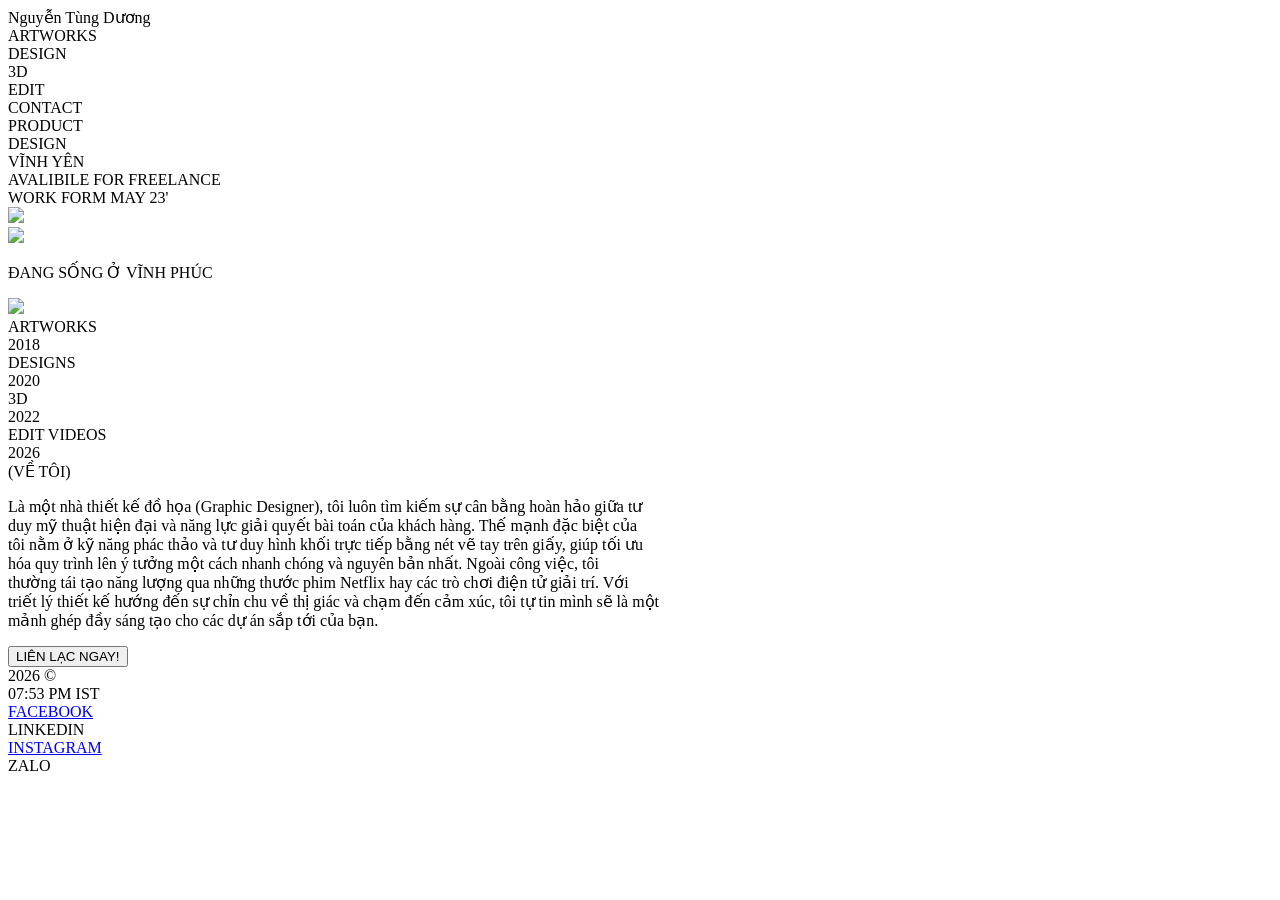
==== index.html @ c6dde78d "Create index.html" ====
<!DOCTYPE html>
<html>
<head>
<meta name="viewport" content="width=device-width, initial-scale=1"/>
<meta charset="utf-8" />
<link rel="stylesheet" href="globals.css">
<link rel="stylesheet" href="style.css">
</head>
<body>
<div class="home" ><div class="link" ><div class="nguyn-tng-dng" ><div class="text-wrapper" >Nguyễn Tùng Dương</div></div></div>
<div class="div-wrapper" ><div class="div" >ARTWORKS</div></div>
<div class="link-2" ><div class="text-wrapper-2" >DESIGN</div></div>
<div class="link-3" ><div class="text-wrapper-3" >3D</div></div>
<div class="link-4" ><div class="text-wrapper-4" >EDIT</div></div>
<div class="link-5" ><div class="text-wrapper-5" >CONTACT</div></div>
<div class="container" ><div class="text-wrapper-6" >PRODUCT</div></div>
<div class="container-2" ><div class="text-wrapper-7" >DESIGN</div></div>
<div class="container-3" ><div class="text-wrapper-8" >VĨNH YÊN</div></div>
<div class="container-4" ><div class="text-wrapper-9" >AVALIBILE FOR FREELANCE</div></div>
<div class="WORK-FORM-MAY-wrapper" ><div class="WORK-FORM-MAY" >WORK FORM MAY 23&#39;</div></div>
<div class="background" ><div class="icon" ><img class="vector" src="img/vector-2.svg" /></div></div>
<div class="icon-wrapper" ><div class="icon" ><img class="vector" src="img/image.svg" /></div></div>
<div class="link-6" ><p class="p" >ĐANG SỐNG Ở VĨNH PHÚC</p>
<div class="vector-wrapper" ><img class="img" src="img/vector.svg" /></div>
<div class="horizontal-divider" ></div></div>
<div class="frame-artwork" ><div class="text-wrapper-10" >ARTWORKS</div>
<div class="heading" >2018</div></div>
<div class="frame-thiet-ke" ><div class="link-7" ><div class="text-wrapper-11" >DESIGNS</div>
<div class="heading-2" >2020</div></div></div>
<div class="frame" ><div class="link-8" ><div class="text-wrapper-12" >3D</div>
<div class="heading-3" >2022</div></div></div>
<div class="frame-edit" ><div class="link-9" ><div class="text-wrapper-13" >EDIT VIDEOS</div>
<div class="heading-4" >2026</div></div></div>
<div class="ve-toi" ><div class="bo-goc" ></div>
<div class="text-wrapper-14" >(VỀ TÔI)</div>
<div class="element-png" ></div>
<p class="l-m-t-nh-thi-t-k-h-a" >Là một nhà thiết kế đồ họa (Graphic Designer), tôi luôn tìm kiếm sự cân bằng hoàn hảo giữa tư<br/>duy mỹ thuật hiện đại và năng lực giải quyết bài toán của khách hàng. Thế mạnh đặc biệt của<br/>tôi nằm ở kỹ năng phác thảo và tư duy hình khối trực tiếp bằng nét vẽ tay trên giấy, giúp tối ưu<br/>hóa quy trình lên ý tưởng một cách nhanh chóng và nguyên bản nhất. Ngoài công việc, tôi<br/>thường tái tạo năng lượng qua những thước phim Netflix hay các trò chơi điện tử giải trí. Với<br/>triết lý thiết kế hướng đến sự chỉn chu về thị giác và chạm đến cảm xúc, tôi tự tin mình sẽ là một<br/>mảnh ghép đầy sáng tạo cho các dự án sắp tới của bạn.</p>
<button class="button" ><div class="text-wrapper-15" >LIÊN LẠC NGAY!</div></button></div>
<div class="text-wrapper-16" >2026 ©</div>
<div class="text-wrapper-17" >07:53 PM IST</div>
<a href="https://www.facebook.com/jeeperrule" target="_blank" rel="noopener noreferrer"><div class="link-FACEBOOK" >FACEBOOK</div></a>
<div class="link-LINKEDIN" >LINKEDIN</div>
<a href="https://www.instagram.com/tungduong2626/" target="_blank" rel="noopener noreferrer"><div class="link-INSTAGRAM" >INSTAGRAM</div></a>
<div class="link-10" ><div class="text-wrapper-18" >ZALO</div></div>
<div class="background-2" ></div>
<div class="rectangle" ></div>
<div class="rectangle-2" ></div></div>
</body>
</html>
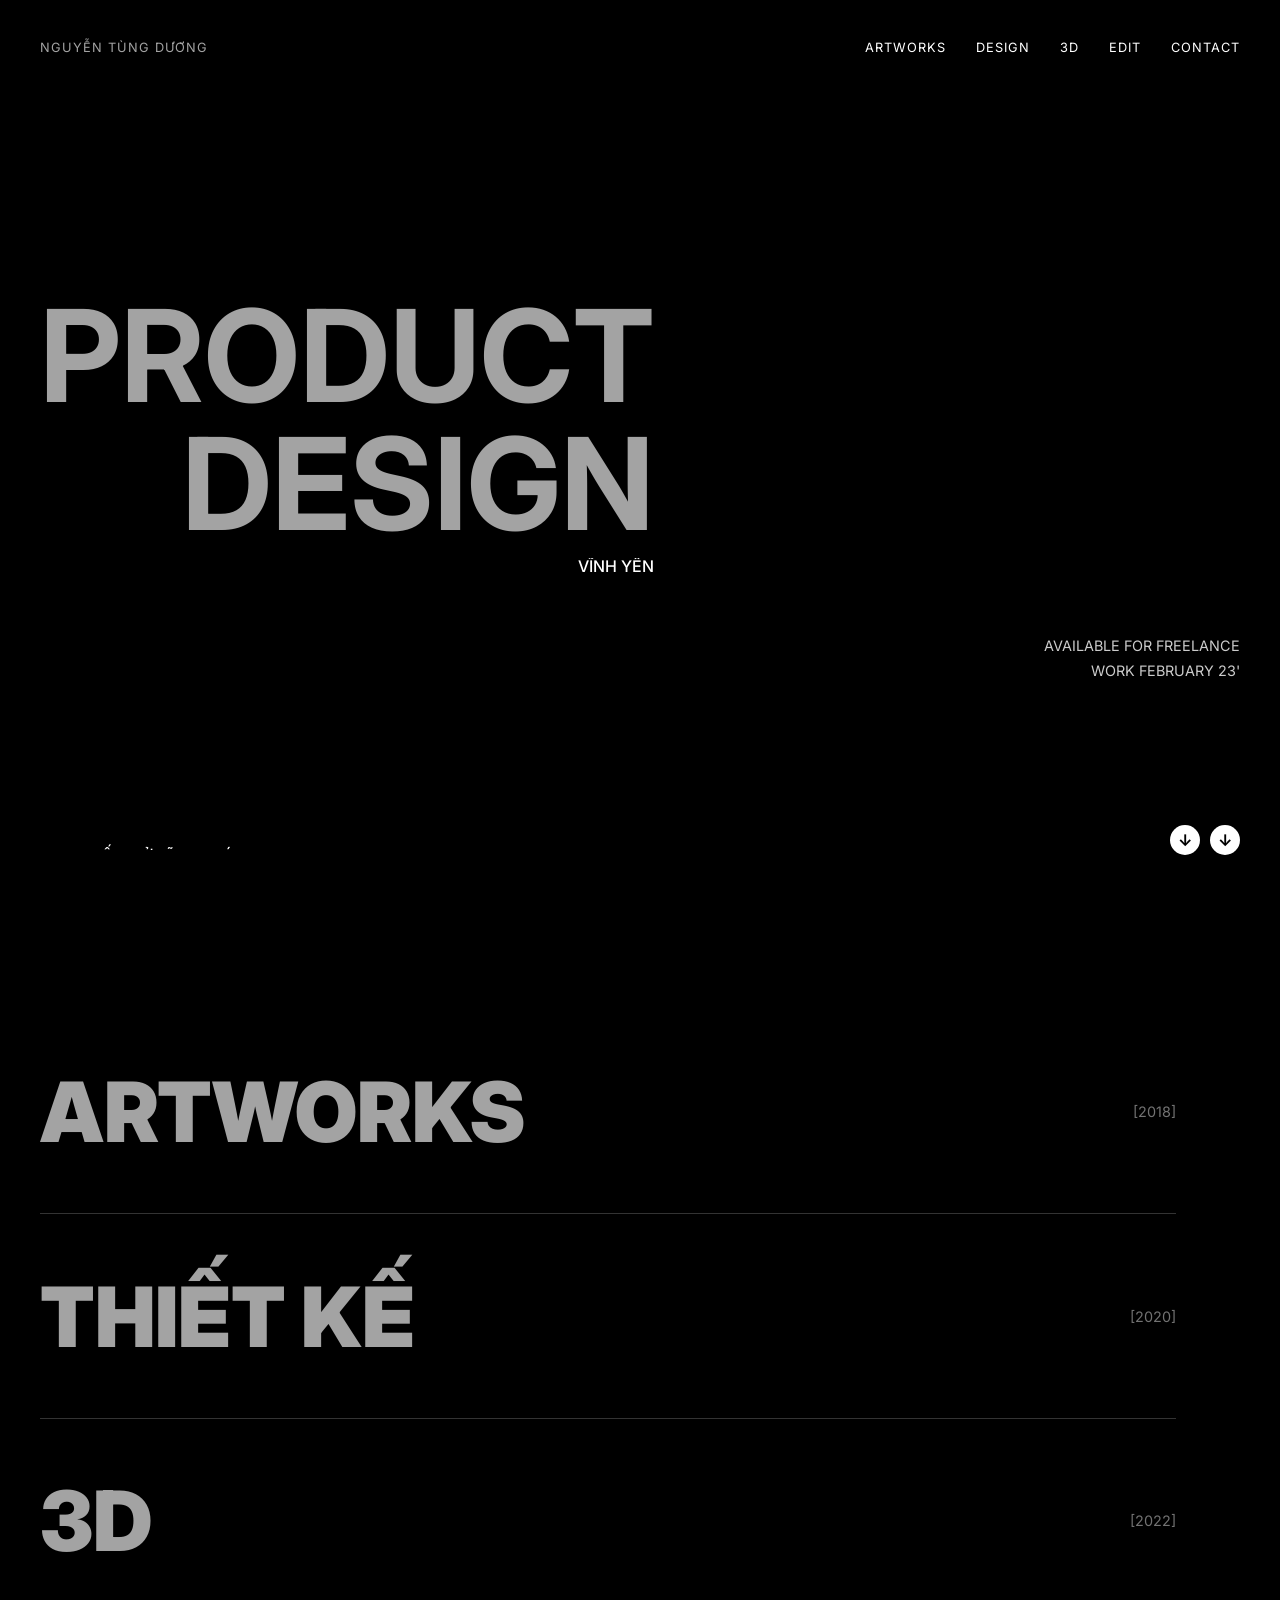
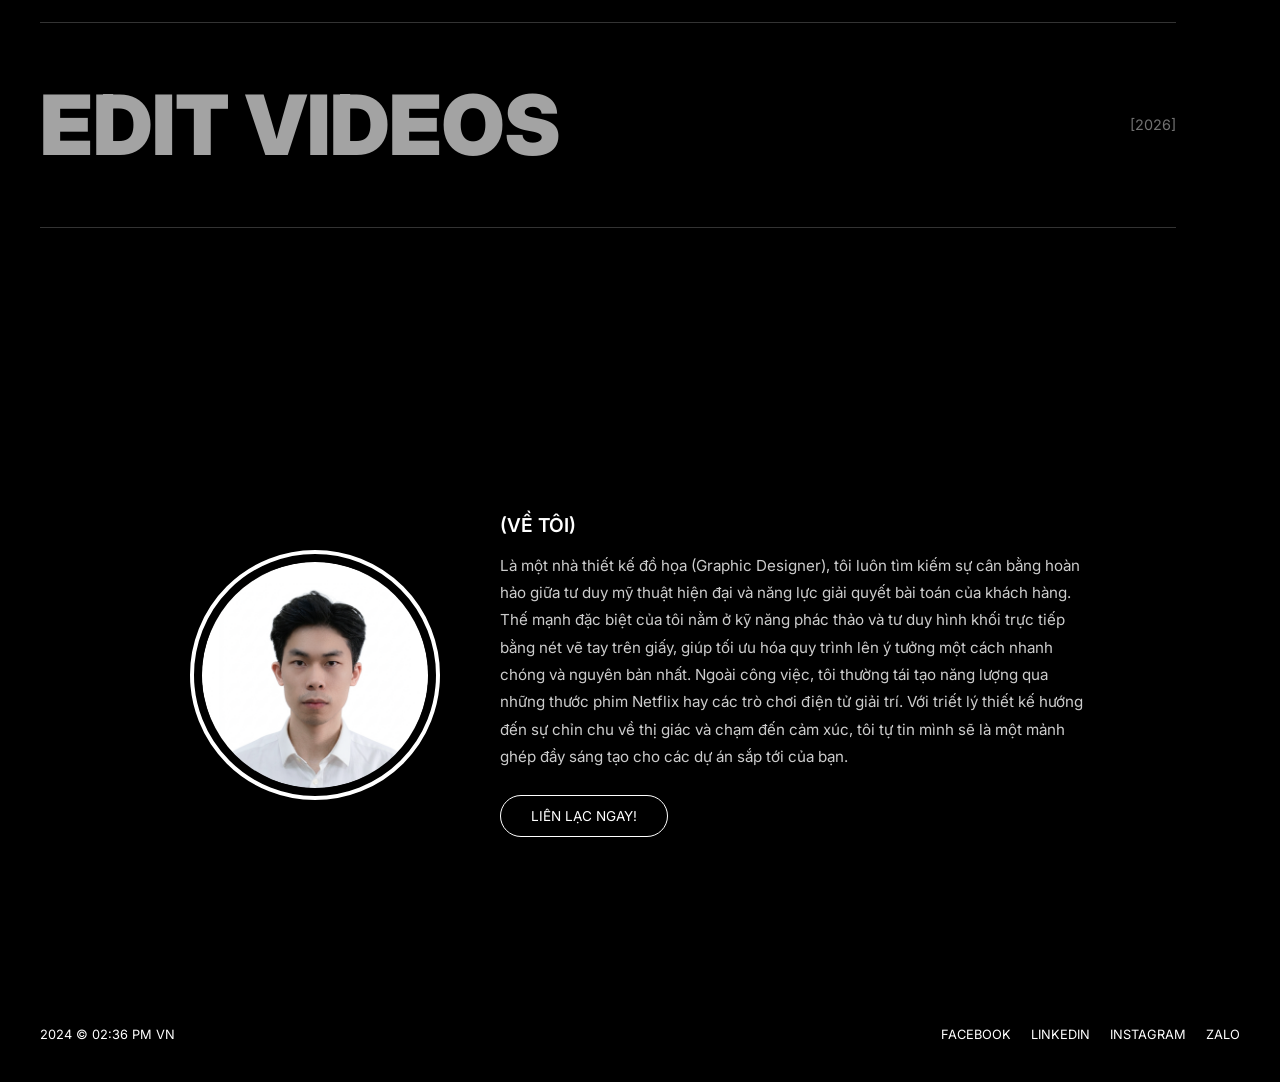
==== commit 8b99273a: "Upload project portfolio up" ====
--- a/index.html
+++ b/index.html
@@ -1,50 +1,18 @@
-
-    <!DOCTYPE html>
-<html>
-<head>
-<meta name="viewport" content="width=device-width, initial-scale=1"/>
-<meta charset="utf-8" />
-<link rel="stylesheet" href="globals.css">
-<link rel="stylesheet" href="style.css">
-</head>
-<body>
-<div class="home" ><div class="link" ><div class="nguyn-tng-dng" ><div class="text-wrapper" >Nguyễn Tùng Dương</div></div></div>
-<div class="div-wrapper" ><div class="div" >ARTWORKS</div></div>
-<div class="link-2" ><div class="text-wrapper-2" >DESIGN</div></div>
-<div class="link-3" ><div class="text-wrapper-3" >3D</div></div>
-<div class="link-4" ><div class="text-wrapper-4" >EDIT</div></div>
-<div class="link-5" ><div class="text-wrapper-5" >CONTACT</div></div>
-<div class="container" ><div class="text-wrapper-6" >PRODUCT</div></div>
-<div class="container-2" ><div class="text-wrapper-7" >DESIGN</div></div>
-<div class="container-3" ><div class="text-wrapper-8" >VĨNH YÊN</div></div>
-<div class="container-4" ><div class="text-wrapper-9" >AVALIBILE FOR FREELANCE</div></div>
-<div class="WORK-FORM-MAY-wrapper" ><div class="WORK-FORM-MAY" >WORK FORM MAY 23&#39;</div></div>
-<div class="background" ><div class="icon" ><img class="vector" src="img/vector-2.svg" /></div></div>
-<div class="icon-wrapper" ><div class="icon" ><img class="vector" src="img/image.svg" /></div></div>
-<div class="link-6" ><p class="p" >ĐANG SỐNG Ở VĨNH PHÚC</p>
-<div class="vector-wrapper" ><img class="img" src="img/vector.svg" /></div>
-<div class="horizontal-divider" ></div></div>
-<div class="frame-artwork" ><div class="text-wrapper-10" >ARTWORKS</div>
-<div class="heading" >2018</div></div>
-<div class="frame-thiet-ke" ><div class="link-7" ><div class="text-wrapper-11" >DESIGNS</div>
-<div class="heading-2" >2020</div></div></div>
-<div class="frame" ><div class="link-8" ><div class="text-wrapper-12" >3D</div>
-<div class="heading-3" >2022</div></div></div>
-<div class="frame-edit" ><div class="link-9" ><div class="text-wrapper-13" >EDIT VIDEOS</div>
-<div class="heading-4" >2026</div></div></div>
-<div class="ve-toi" ><div class="bo-goc" ></div>
-<div class="text-wrapper-14" >(VỀ TÔI)</div>
-<div class="element-png" ></div>
-<p class="l-m-t-nh-thi-t-k-h-a" >Là một nhà thiết kế đồ họa (Graphic Designer), tôi luôn tìm kiếm sự cân bằng hoàn hảo giữa tư<br/>duy mỹ thuật hiện đại và năng lực giải quyết bài toán của khách hàng. Thế mạnh đặc biệt của<br/>tôi nằm ở kỹ năng phác thảo và tư duy hình khối trực tiếp bằng nét vẽ tay trên giấy, giúp tối ưu<br/>hóa quy trình lên ý tưởng một cách nhanh chóng và nguyên bản nhất. Ngoài công việc, tôi<br/>thường tái tạo năng lượng qua những thước phim Netflix hay các trò chơi điện tử giải trí. Với<br/>triết lý thiết kế hướng đến sự chỉn chu về thị giác và chạm đến cảm xúc, tôi tự tin mình sẽ là một<br/>mảnh ghép đầy sáng tạo cho các dự án sắp tới của bạn.</p>
-<button class="button" ><div class="text-wrapper-15" >LIÊN LẠC NGAY!</div></button></div>
-<div class="text-wrapper-16" >2026 ©</div>
-<div class="text-wrapper-17" >07:53 PM IST</div>
-<a href="https://www.facebook.com/jeeperrule" target="_blank" rel="noopener noreferrer"><div class="link-FACEBOOK" >FACEBOOK</div></a>
-<div class="link-LINKEDIN" >LINKEDIN</div>
-<a href="https://www.instagram.com/tungduong2626/" target="_blank" rel="noopener noreferrer"><div class="link-INSTAGRAM" >INSTAGRAM</div></a>
-<div class="link-10" ><div class="text-wrapper-18" >ZALO</div></div>
-<div class="background-2" ></div>
-<div class="rectangle" ></div>
-<div class="rectangle-2" ></div></div>
-</body>
+<!doctype html>
+<html lang="en">
+  <head>
+    <meta charset="UTF-8" />
+    <link rel="icon" type="image/svg+xml" href="/vite.svg" />
+    <meta name="viewport" content="width=device-width, initial-scale=1.0" />
+    <title>Nguyễn Tùng Dương - Product Design</title>
+    <!-- Add Google Fonts (Inter) -->
+    <link rel="preconnect" href="https://fonts.googleapis.com">
+    <link rel="preconnect" href="https://fonts.gstatic.com" crossorigin>
+    <link href="https://fonts.googleapis.com/css2?family=Inter:wght@300;400;600;700&display=swap" rel="stylesheet">
+    <script type="module" crossorigin src="./assets/index-CXP7RIpI.js"></script>
+    <link rel="stylesheet" crossorigin href="./assets/index-toiYa03j.css">
+  </head>
+  <body>
+    <div id="root"></div>
+  </body>
 </html>
--- a/assets/index-toiYa03j.css
+++ b/assets/index-toiYa03j.css
@@ -0,0 +1 @@
+:root{--bg-color: #000000;--primary-red: #FFFFFF;--secondary-red: #A3A3A3;--text-red: #FFFFFF;--text-gray: #A3A3A3;--light-text: #A3A3A3;--border-color: #333333;--transition: all .3s ease-in-out;--font-main: "Inter", sans-serif}*{margin:0;padding:0;box-sizing:border-box}body{background-color:var(--bg-color);color:var(--text-red);font-family:var(--font-main);-webkit-font-smoothing:antialiased;overflow-x:hidden}.container{max-width:1440px;margin:0 auto;padding:0 40px}.navbar{display:flex;justify-content:space-between;align-items:center;padding:40px 0;font-size:.8rem;letter-spacing:1px}.nav-links{display:flex;gap:30px}.nav-links a{color:var(--text-gray);color:var(--text-red);text-decoration:none;text-transform:uppercase;transition:var(--transition)}.nav-links a:hover{color:#f33}.hero{padding:80px 0 100px;min-height:80vh;display:flex;flex-direction:column;justify-content:center}.hero-title{color:var(--text-gray);font-size:clamp(4rem,10vw,9rem);font-weight:700;line-height:1;text-transform:uppercase;margin-bottom:20px;display:flex;flex-direction:column;width:fit-content}.title-design{align-self:flex-end}.hero-subtitle{text-align:right;font-size:.9rem;opacity:.8;margin-top:40px;line-height:1.5}.sections-wrapper{padding-top:15vh;padding-bottom:15vh;padding-right:5vw}.section-item{border-bottom:1px solid var(--border-color);position:relative;display:block;text-decoration:none;color:var(--text-gray);transition:transform .1s ease-in-out,background-color .3s}.section-item:active{transform:scale(.98);background-color:#a31d1d1a}.section-header{display:flex;justify-content:space-between;align-items:center;padding:4vw 0;cursor:pointer}.section-title{font-size:clamp(2.6rem,6.5vw,5.2rem);font-weight:900;text-transform:uppercase;transition:var(--transition);position:relative;z-index:2}.section-item:hover .section-title{transform:translate(20px)}.section-index{font-size:.9rem;opacity:.7}.project-image{position:absolute;opacity:0;pointer-events:none;height:400px;width:400px;object-fit:cover;transform:translate(-50%,-50%);z-index:999;transition:opacity .3s cubic-bezier(.16,1,.3,1);box-shadow:0 10px 30px #00000080;will-change:transform,opacity}.detail-page{padding-bottom:100px}.back-link{display:inline-block;margin-top:40px;color:var(--text-red);text-decoration:none;font-size:.9rem;letter-spacing:1px;text-transform:uppercase;transition:var(--transition)}.back-link:hover{transform:translate(-5px);color:#f33}.detail-title{font-size:clamp(3rem,8vw,7rem);font-weight:700;text-transform:uppercase;margin:60px 0;text-align:center}.image-grid{display:grid;grid-template-columns:repeat(auto-fill,minmax(300px,1fr));gap:40px;padding:40px 0}.grid-item{position:relative;border-radius:12px;overflow:hidden;aspect-ratio:1;background-color:#111;cursor:pointer;transition:transform .3s ease,box-shadow .3s ease}.grid-item:hover{transform:scale(1.08);box-shadow:0 15px 40px #0009;z-index:2}.grid-item img{width:100%;height:100%;object-fit:cover;transition:transform .5s ease}.grid-item:hover img{transform:scale(1.1)}.bio-section{padding:150px 0 100px;display:flex;justify-content:center;gap:60px;align-items:center;max-width:900px;margin:0 auto}@media (max-width: 768px){.bio-section{flex-direction:column;text-align:center}.hover-thumbnail{display:none}}.bio-avatar{width:250px;height:250px;border-radius:50%;border:4px solid var(--primary-red);padding:8px;object-fit:cover}.bio-content{flex:1}.bio-title{font-size:1.2rem;margin-bottom:15px;font-weight:600}.bio-text{font-size:.95rem;line-height:1.8;opacity:.8;margin-bottom:25px}.contact-btn{display:inline-block;padding:12px 30px;border:1px solid var(--primary-red);color:var(--primary-red);text-decoration:none;border-radius:30px;text-transform:uppercase;font-size:.85rem;transition:var(--transition)}.contact-btn:hover{background-color:var(--primary-red);color:var(--bg-color)}.footer{padding:40px 0;display:flex;justify-content:space-between;align-items:center;font-size:.8rem;margin-top:50px}.footer-links{display:flex;gap:20px}.footer-links a{color:var(--text-red);text-decoration:none;transition:var(--transition)}.footer-links a:hover{color:#f33}body{cursor:none}a,button,.section-header,.grid-item{cursor:none!important}.custom-cursor{position:fixed;top:0;left:0;width:24px;height:24px;background-color:var(--primary-red);border-radius:50%;pointer-events:none;z-index:99999;transform:translate3d(-100px,-100px,0);mix-blend-mode:difference;margin-left:-12px;margin-top:-12px;transition:transform .05s linear,background-color .2s}@keyframes fadeUp{0%{opacity:0;transform:translateY(30px)}to{opacity:1;transform:translateY(0)}}.fade-in{animation:fadeUp .8s cubic-bezier(.16,1,.3,1) forwards;opacity:0}.delay-1{animation-delay:.1s}.delay-2{animation-delay:.3s}.delay-3{animation-delay:.5s}.lightbox{position:fixed;top:0;left:0;width:100vw;height:100vh;background-color:#000c;display:flex;justify-content:center;align-items:center;z-index:10000;opacity:0;animation:fadeInLightbox .3s forwards}.lightbox.qr-lightbox img{border-radius:25px}.lightbox img{max-width:90%;max-height:90%;object-fit:contain;transform:scale(.95);animation:zoomInImage .3s forwards}@keyframes fadeInLightbox{to{opacity:1}}@keyframes zoomInImage{to{transform:scale(1)}}.design-lightbox{position:fixed;top:0;left:0;width:100vw;height:100vh;background-color:#000c;z-index:10000;overflow-y:auto}.design-content{width:100%;max-width:1440px;min-height:100vh;margin:0 auto;padding:40px 24px;background-color:#fff;position:relative}.design-close-btn{position:absolute;top:40px;right:24px;font-size:40px;background:none;border:none;cursor:pointer;color:#333}@media (max-width: 768px){.design-content{padding:24px 16px}.design-close-btn{top:24px;right:16px}}.design-title{font-family:Arial,sans-serif;font-weight:700;font-size:50px;text-transform:uppercase;margin:0 0 40px;padding-right:60px}.design-desc{font-family:Arial,sans-serif}.design-img{width:100%;height:auto;display:block}@media (max-width: 768px){.container{padding:0 20px}.navbar{flex-direction:column;gap:20px;padding:30px 0}.nav-links{flex-wrap:wrap;justify-content:center;gap:15px}.hero-title{color:var(--text-gray);font-size:clamp(2.5rem,12vw,4rem)}.section-title{font-size:clamp(2.3rem,10.4vw,3.9rem)}.detail-title{font-size:clamp(2rem,8vw,4rem)}.bio-avatar{width:150px;height:150px}.footer{flex-direction:column;gap:20px;text-align:center}.footer-links{flex-wrap:wrap;justify-content:center;gap:15px}.design-title{font-size:clamp(28px,6vw,40px)}}.design-heading{color:var(--text-red);font-size:clamp(20px,5vw,28px);font-weight:700;text-align:center;margin:40px 0 20px;text-transform:uppercase}.design-body-text{color:var(--text-red);font-size:clamp(16px,4vw,20px);line-height:1.6;margin-bottom:30px;text-align:justify}.design-iframe-wrapper{width:100%;height:clamp(300px,60vw,600px);margin-bottom:40px}.bounding{overflow:hidden;display:block}.boundingelem{transform:translateY(100%);display:block}.hero{position:relative;min-height:calc(100vh - 120px);padding:0}.hero-content-wrapper{display:flex;flex-direction:column;justify-content:center;height:calc(100vh - 200px)}.title-vinhyen{color:var(--text-red);font-size:1rem;font-weight:500;align-self:flex-end;margin-top:10px}.hero-bottom{position:absolute;bottom:20px;left:0;width:100%;display:flex;justify-content:space-between;align-items:center}.hero-location{color:var(--text-red);text-decoration:underline!important;text-underline-offset:4px;font-weight:500}.scroll-circles{display:flex;gap:10px}.scroll-circle{width:30px;height:30px;border-radius:50%;background-color:var(--text-red);color:var(--bg-color);display:flex;justify-content:center;align-items:center;font-weight:700}
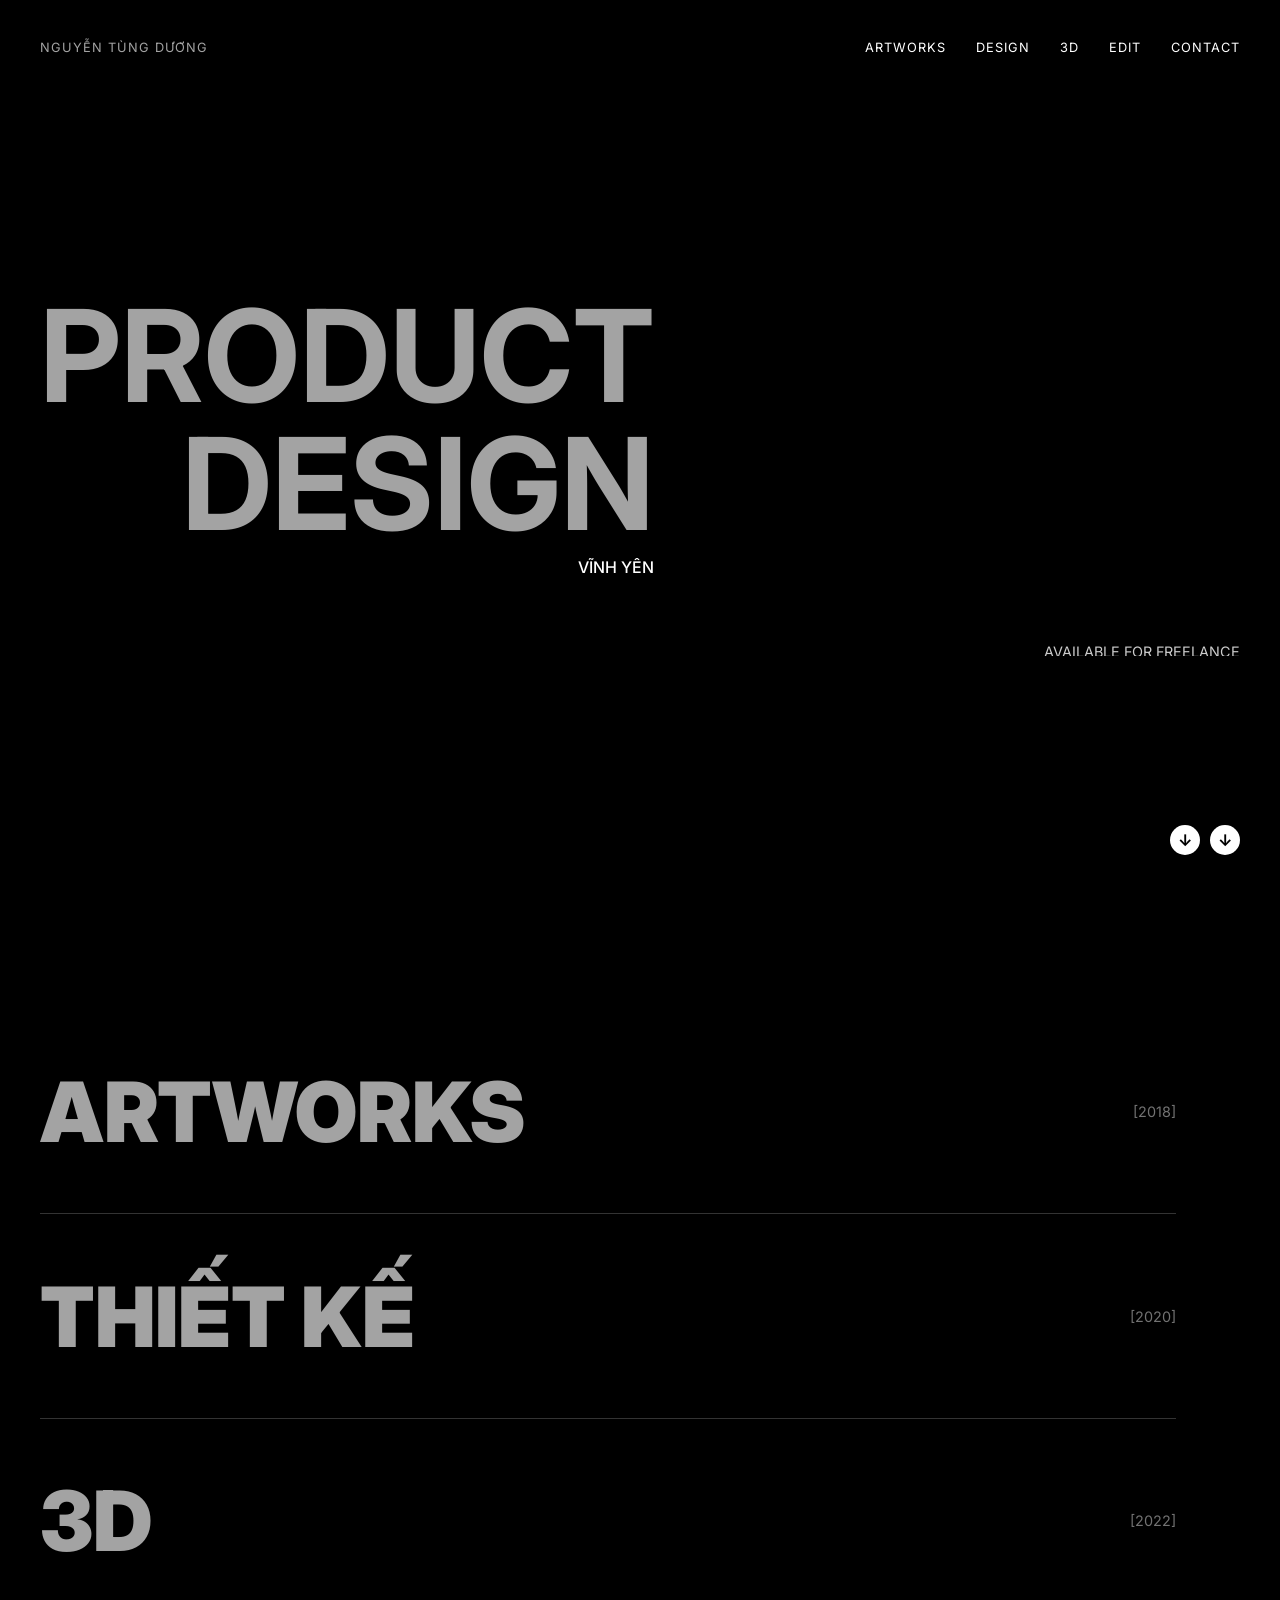
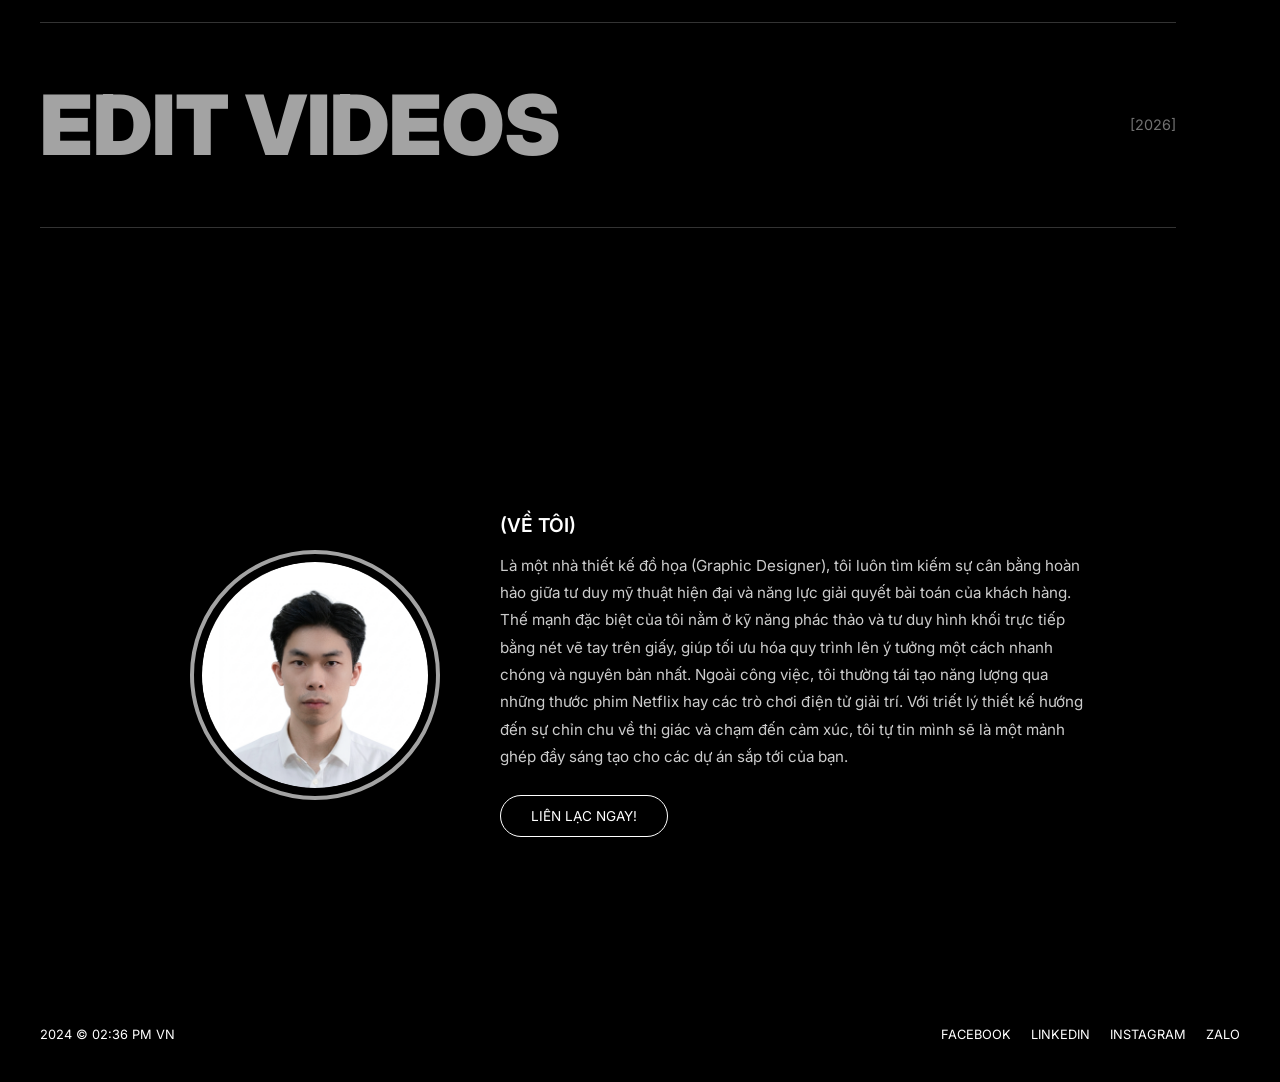
==== commit ea451f31: "up" ====
--- a/index.html
+++ b/index.html
@@ -9,8 +9,18 @@
     <link rel="preconnect" href="https://fonts.googleapis.com">
     <link rel="preconnect" href="https://fonts.gstatic.com" crossorigin>
     <link href="https://fonts.googleapis.com/css2?family=Inter:wght@300;400;600;700&display=swap" rel="stylesheet">
-    <script type="module" crossorigin src="./assets/index-CXP7RIpI.js"></script>
-    <link rel="stylesheet" crossorigin href="./assets/index-toiYa03j.css">
+    
+    <!-- Google tag (gtag.js) -->
+    <script async src="https://www.googletagmanager.com/gtag/js?id=G-K41K03Z1VY"></script>
+    <script>
+      window.dataLayer = window.dataLayer || [];
+      function gtag(){dataLayer.push(arguments);}
+      gtag('js', new Date());
+
+      gtag('config', 'G-K41K03Z1VY');
+    </script>
+    <script type="module" crossorigin src="./assets/index-B9Nxia9F.js"></script>
+    <link rel="stylesheet" crossorigin href="./assets/index-CRGHvVcB.css">
   </head>
   <body>
     <div id="root"></div>
--- a/assets/index-CRGHvVcB.css
+++ b/assets/index-CRGHvVcB.css
@@ -0,0 +1 @@
+:root{--bg-color: #000000;--primary-red: #FFFFFF;--secondary-red: #A3A3A3;--text-red: #FFFFFF;--text-gray: #A3A3A3;--light-text: #A3A3A3;--border-color: #333333;--transition: all .3s ease-in-out;--font-main: "Inter", sans-serif}*{margin:0;padding:0;box-sizing:border-box}body{background-color:var(--bg-color);color:var(--text-red);font-family:var(--font-main);-webkit-font-smoothing:antialiased;overflow-x:hidden}.container{max-width:1440px;margin:0 auto;padding:0 40px}.navbar{display:flex;justify-content:space-between;align-items:center;padding:40px 0;font-size:.8rem;letter-spacing:1px}.nav-links{display:flex;gap:30px}.nav-links a{color:var(--text-gray);color:var(--text-red);text-decoration:none;text-transform:uppercase;transition:var(--transition)}.nav-links a:hover{color:#f33}.hero{padding:80px 0 100px;min-height:80vh;display:flex;flex-direction:column;justify-content:center}.hero-title{color:var(--text-gray);font-size:clamp(4rem,10vw,9rem);font-weight:700;line-height:1;text-transform:uppercase;margin-bottom:20px;display:flex;flex-direction:column;width:fit-content}.title-design{align-self:flex-end}.hero-subtitle{text-align:right;font-size:.9rem;opacity:.8;margin-top:40px;line-height:1.5}.sections-wrapper{padding-top:15vh;padding-bottom:15vh;padding-right:5vw}.section-item{border-bottom:1px solid var(--border-color);position:relative;display:block;text-decoration:none;color:var(--text-gray);transition:transform .1s ease-in-out,background-color .3s}.section-item:active{transform:scale(.98);background-color:#a31d1d1a}.section-header{display:flex;justify-content:space-between;align-items:center;padding:4vw 0;cursor:pointer}.section-title{font-size:clamp(2.6rem,6.5vw,5.2rem);font-weight:900;text-transform:uppercase;transition:var(--transition);position:relative;z-index:2}.section-item:hover .section-title{transform:translate(20px)}.section-index{font-size:.9rem;opacity:.7}.project-image{position:absolute;opacity:0;pointer-events:none;height:400px;width:400px;object-fit:cover;transform:translate(-50%,-50%);z-index:999;transition:opacity .3s cubic-bezier(.16,1,.3,1);box-shadow:0 10px 30px #00000080;will-change:transform,opacity}.detail-page{padding-bottom:100px}.back-link{display:inline-block;margin-top:40px;color:var(--text-red);text-decoration:none;font-size:.9rem;letter-spacing:1px;text-transform:uppercase;transition:var(--transition)}.back-link:hover{transform:translate(-5px);color:#f33}.detail-title{font-size:clamp(3rem,8vw,7rem);font-weight:700;text-transform:uppercase;margin:60px 0;text-align:center}.image-grid{display:grid;grid-template-columns:repeat(auto-fill,minmax(300px,1fr));gap:40px;padding:40px 0}.grid-item{position:relative;border-radius:12px;overflow:hidden;aspect-ratio:1;background-color:#111;cursor:pointer;transition:transform .3s ease,box-shadow .3s ease}.grid-item:hover{transform:scale(1.08);box-shadow:0 15px 40px #0009;z-index:2}.grid-item img{width:100%;height:100%;object-fit:cover;transition:transform .5s ease}.grid-item:hover img{transform:scale(1.1)}.bio-section{padding:150px 0 100px;display:flex;justify-content:center;gap:60px;align-items:center;max-width:900px;margin:0 auto}@media (max-width: 768px){.bio-section{flex-direction:column;text-align:center}.hover-thumbnail{display:none}}.bio-avatar{width:250px;height:250px;border-radius:50%;border:4px solid var(--text-gray);padding:8px;object-fit:cover}.bio-content{flex:1}.bio-title{font-size:1.2rem;margin-bottom:15px;font-weight:600}.bio-text{font-size:.95rem;line-height:1.8;opacity:.8;margin-bottom:25px}.contact-btn{display:inline-block;padding:12px 30px;border:1px solid var(--primary-red);color:var(--primary-red);text-decoration:none;border-radius:30px;text-transform:uppercase;font-size:.85rem;transition:var(--transition)}.contact-btn:hover{background-color:var(--primary-red);color:var(--bg-color)}.footer{padding:40px 0;display:flex;justify-content:space-between;align-items:center;font-size:.8rem;margin-top:50px}.footer-links{display:flex;gap:20px}.footer-links a{color:var(--text-red);text-decoration:none;transition:var(--transition)}.footer-links a:hover{color:#f33}body{cursor:none}a,button,.section-header,.grid-item{cursor:none!important}.custom-cursor{position:fixed;top:0;left:0;width:24px;height:24px;background-color:var(--primary-red);border-radius:50%;pointer-events:none;z-index:99999;transform:translate3d(-100px,-100px,0);mix-blend-mode:difference;margin-left:-12px;margin-top:-12px;transition:transform .05s linear,background-color .2s}@keyframes fadeUp{0%{opacity:0;transform:translateY(30px)}to{opacity:1;transform:translateY(0)}}.fade-in{animation:fadeUp .8s cubic-bezier(.16,1,.3,1) forwards;opacity:0}.delay-1{animation-delay:.1s}.delay-2{animation-delay:.3s}.delay-3{animation-delay:.5s}.delay-4{animation-delay:1.2s}.lightbox{position:fixed;top:0;left:0;width:100vw;height:100vh;background-color:#000c;display:flex;justify-content:center;align-items:center;z-index:10000;opacity:0;animation:fadeInLightbox .3s forwards}.lightbox.qr-lightbox img{border-radius:25px}.lightbox img{max-width:90%;max-height:90%;object-fit:contain;transform:scale(.95);animation:zoomInImage .3s forwards}@keyframes fadeInLightbox{to{opacity:1}}@keyframes zoomInImage{to{transform:scale(1)}}.design-lightbox{position:fixed;top:0;left:0;width:100vw;height:100vh;background-color:#000c;z-index:10000;overflow-y:auto}.design-content{width:100%;max-width:1440px;min-height:100vh;margin:0 auto;padding:40px 24px;background-color:#fff;position:relative}.design-close-btn{position:absolute;top:40px;right:24px;font-size:40px;background:none;border:none;cursor:pointer;color:#333}@media (max-width: 768px){.design-content{padding:24px 16px}.design-close-btn{top:24px;right:16px}}.design-title{font-family:Arial,sans-serif;font-weight:700;font-size:50px;text-transform:uppercase;margin:0 0 40px;padding-right:60px}.design-desc{font-family:Arial,sans-serif}.design-img{width:100%;height:auto;display:block}@media (max-width: 768px){.container{padding:0 20px}.navbar{flex-direction:column;gap:20px;padding:30px 0}.nav-links{flex-wrap:wrap;justify-content:center;gap:15px}.hero-title{color:var(--text-gray);font-size:clamp(2.5rem,12vw,4rem)}.section-title{font-size:clamp(2.3rem,10.4vw,3.9rem)}.detail-title{font-size:clamp(2rem,8vw,4rem)}.bio-avatar{width:120px;height:120px}.footer{flex-direction:column;gap:20px;text-align:center}.footer-links{flex-wrap:wrap;justify-content:center;gap:15px}.design-title{font-size:clamp(28px,6vw,40px)}}.design-heading{color:var(--text-red);font-size:clamp(20px,5vw,28px);font-weight:700;text-align:center;margin:40px 0 20px;text-transform:uppercase}.design-body-text{color:var(--text-red);font-size:clamp(16px,4vw,20px);line-height:1.6;margin-bottom:30px;text-align:justify}.design-iframe-wrapper{width:100%;height:clamp(300px,60vw,600px);margin-bottom:40px}.bounding{overflow:hidden;display:block}.boundingelem{transform:translateY(250%);display:block}.hero{position:relative;min-height:calc(100vh - 120px);padding:0}.hero-content-wrapper{display:flex;flex-direction:column;justify-content:center;height:calc(100vh - 200px)}.title-vinhyen{color:var(--text-red);font-size:1rem;font-weight:500;align-self:flex-end;margin-top:10px}.hero-bottom{position:absolute;bottom:20px;left:0;width:100%;display:flex;justify-content:space-between;align-items:center}.hero-location{color:var(--text-red);text-decoration:underline!important;text-underline-offset:4px;font-weight:500}.scroll-circles{display:flex;gap:10px}.scroll-circle{width:30px;height:30px;border-radius:50%;background-color:var(--text-red);color:var(--bg-color);display:flex;justify-content:center;align-items:center;font-weight:700}
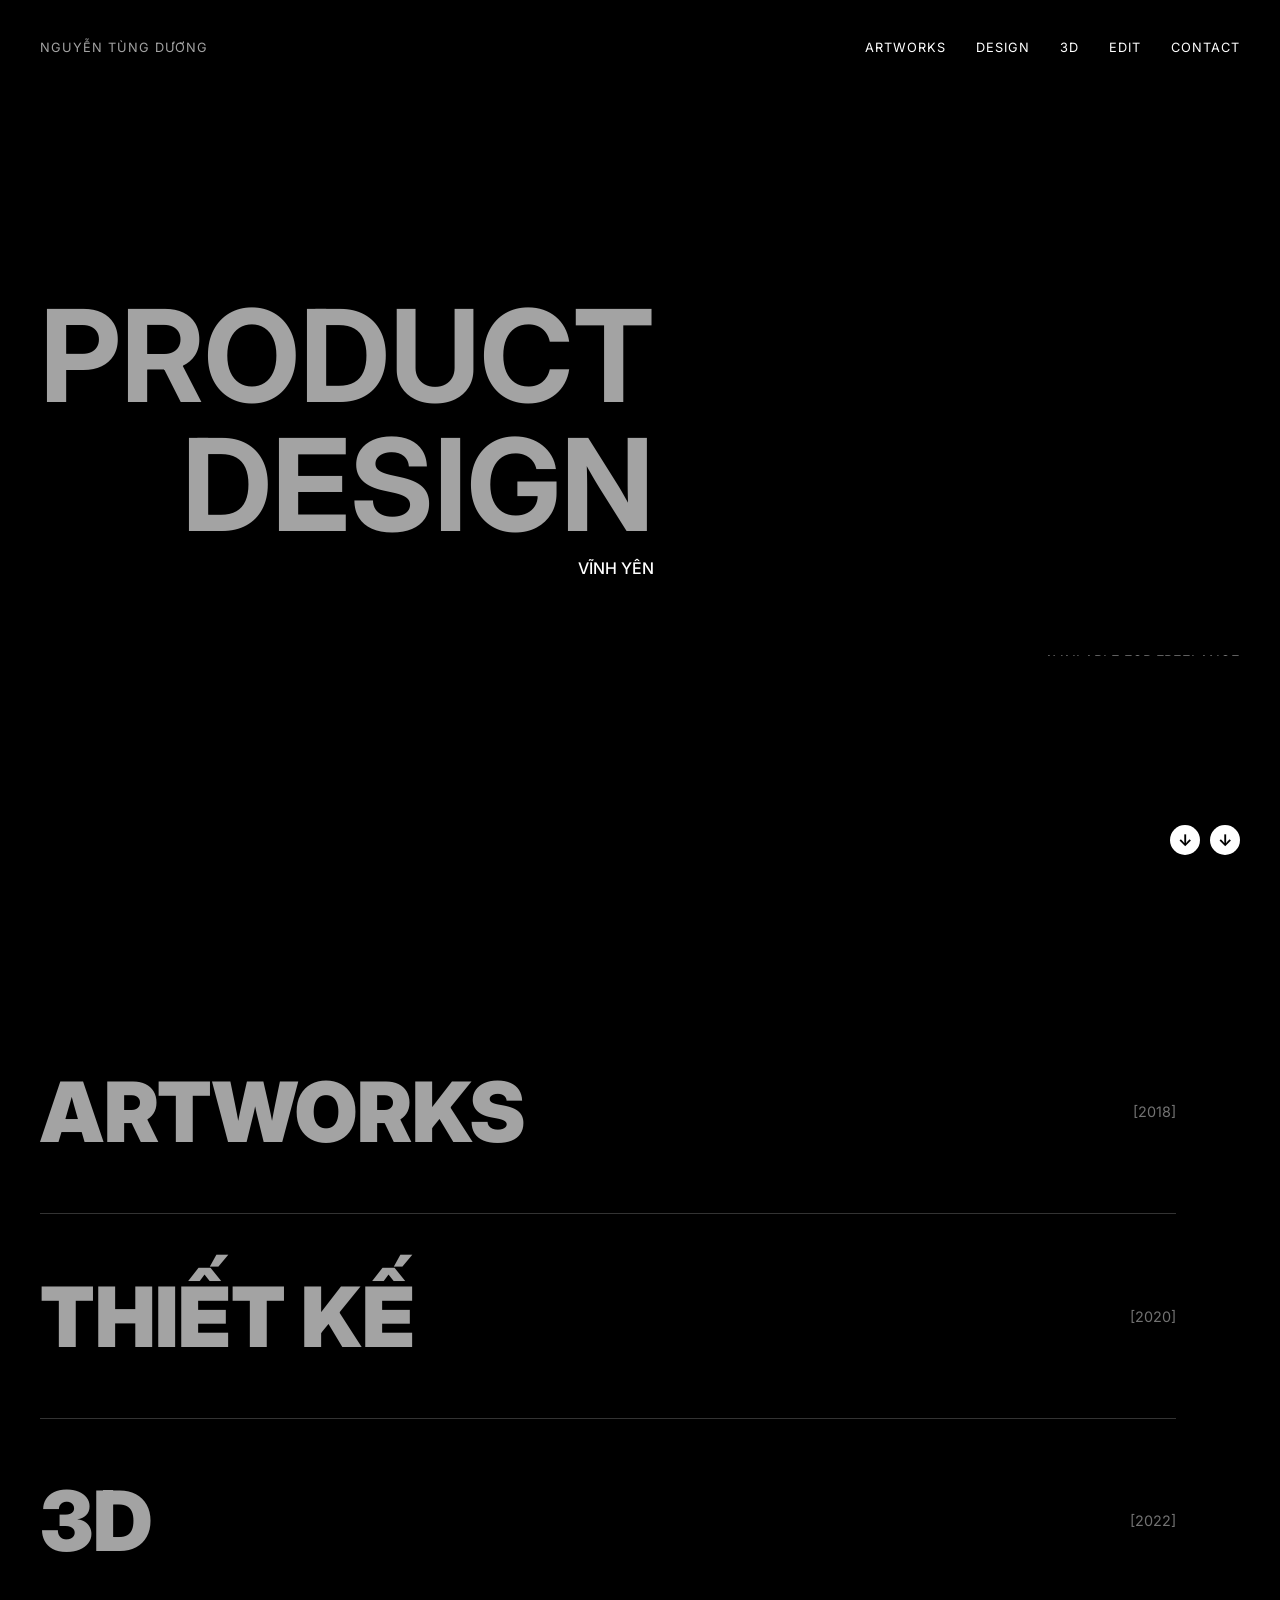
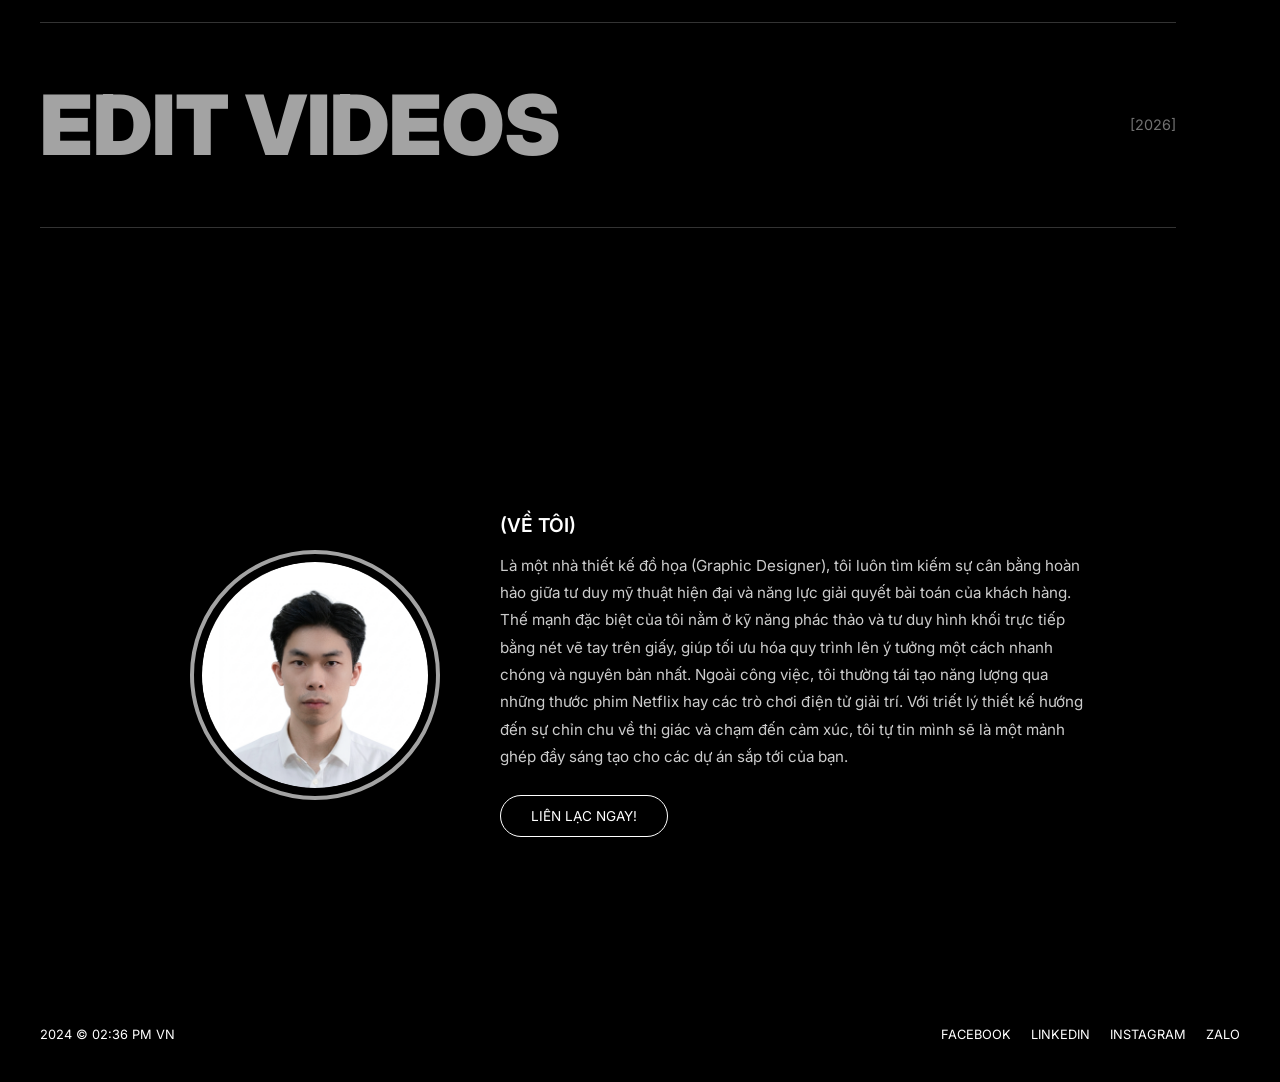
==== commit 219116b5: "up 1" ====
--- a/index.html
+++ b/index.html
@@ -19,8 +19,8 @@
 
       gtag('config', 'G-K41K03Z1VY');
     </script>
-    <script type="module" crossorigin src="./assets/index-B9Nxia9F.js"></script>
-    <link rel="stylesheet" crossorigin href="./assets/index-CRGHvVcB.css">
+    <script type="module" crossorigin src="./assets/index-_buObKG7.js"></script>
+    <link rel="stylesheet" crossorigin href="./assets/index-CByA5uT0.css">
   </head>
   <body>
     <div id="root"></div>
--- a/assets/index-CByA5uT0.css
+++ b/assets/index-CByA5uT0.css
@@ -0,0 +1 @@
+:root{--bg-color: #000000;--primary-red: #FFFFFF;--secondary-red: #A3A3A3;--text-red: #FFFFFF;--text-gray: #A3A3A3;--light-text: #A3A3A3;--border-color: #333333;--transition: all .3s ease-in-out;--font-main: "Inter", sans-serif}*{margin:0;padding:0;box-sizing:border-box}body{background-color:var(--bg-color);color:var(--text-red);font-family:var(--font-main);-webkit-font-smoothing:antialiased;overflow-x:hidden}.container{max-width:1440px;margin:0 auto;padding:0 40px}.navbar{display:flex;justify-content:space-between;align-items:center;padding:40px 0;font-size:.8rem;letter-spacing:1px}.nav-links{display:flex;gap:30px}.nav-links a{color:var(--text-gray);color:var(--text-red);text-decoration:none;text-transform:uppercase;transition:var(--transition)}.nav-links a:hover{color:#f33}.hero{padding:80px 0 100px;min-height:80vh;display:flex;flex-direction:column;justify-content:center}.hero-title{color:var(--text-gray);font-size:clamp(4rem,10vw,9rem);font-weight:700;line-height:1;text-transform:uppercase;margin-bottom:20px;display:flex;flex-direction:column;width:fit-content}.title-design{align-self:flex-end}.hero-subtitle{text-align:right;font-size:.9rem;opacity:.8;margin-top:40px;line-height:1.5}.sections-wrapper{padding-top:15vh;padding-bottom:15vh;padding-right:5vw}.section-item{border-bottom:1px solid var(--border-color);position:relative;display:block;text-decoration:none;color:var(--text-gray);transition:transform .1s ease-in-out,background-color .3s}.section-item:active{transform:scale(.98);background-color:#a31d1d1a}.section-header{display:flex;justify-content:space-between;align-items:center;padding:4vw 0;cursor:pointer}.section-title{font-size:clamp(2.6rem,6.5vw,5.2rem);font-weight:900;text-transform:uppercase;transition:var(--transition);position:relative;z-index:2}.section-item:hover .section-title{transform:translate(20px)}.section-index{font-size:.9rem;opacity:.7}.project-image{position:absolute;opacity:0;pointer-events:none;height:400px;width:400px;object-fit:cover;transform:translate(-50%,-50%);z-index:999;transition:opacity .3s cubic-bezier(.16,1,.3,1);box-shadow:0 10px 30px #00000080;will-change:transform,opacity}.detail-page{padding-bottom:100px}.back-link{display:inline-block;margin-top:40px;color:var(--text-red);text-decoration:none;font-size:.9rem;letter-spacing:1px;text-transform:uppercase;transition:var(--transition)}.back-link:hover{transform:translate(-5px);color:#f33}.detail-title{font-size:clamp(3rem,8vw,7rem);font-weight:700;text-transform:uppercase;margin:60px 0;text-align:center}.image-grid{display:grid;grid-template-columns:repeat(auto-fill,minmax(300px,1fr));gap:40px;padding:40px 0}.grid-item{position:relative;border-radius:12px;overflow:hidden;aspect-ratio:1;background-color:#111;cursor:pointer;transition:transform .3s ease,box-shadow .3s ease}.grid-item:hover{transform:scale(1.08);box-shadow:0 15px 40px #0009;z-index:2}.grid-item img{width:100%;height:100%;object-fit:cover;transition:transform .5s ease}.grid-item:hover img{transform:scale(1.1)}.bio-section{padding:150px 0 100px;display:flex;justify-content:center;gap:60px;align-items:center;max-width:900px;margin:0 auto}@media (max-width: 768px){.bio-section{flex-direction:column;text-align:center}.hover-thumbnail{display:none}}.bio-avatar{width:250px;height:250px;border-radius:50%;border:4px solid var(--text-gray);padding:8px;object-fit:cover}.bio-content{flex:1}.bio-title{font-size:1.2rem;margin-bottom:15px;font-weight:600}.bio-text{font-size:.95rem;line-height:1.8;opacity:.8;margin-bottom:25px}.contact-btn{display:inline-block;padding:12px 30px;border:1px solid var(--primary-red);color:var(--primary-red);text-decoration:none;border-radius:30px;text-transform:uppercase;font-size:.85rem;transition:var(--transition)}.contact-btn:hover{background-color:var(--primary-red);color:var(--bg-color)}.footer{padding:40px 0;display:flex;justify-content:space-between;align-items:center;font-size:.8rem;margin-top:50px}.footer-links{display:flex;gap:20px}.footer-links a{color:var(--text-red);text-decoration:none;transition:var(--transition)}.footer-links a:hover{color:#f33}body{cursor:none}a,button,.section-header,.grid-item{cursor:none!important}.custom-cursor{position:fixed;top:0;left:0;width:24px;height:24px;background-color:var(--primary-red);border-radius:50%;pointer-events:none;z-index:99999;transform:translate3d(-100px,-100px,0);mix-blend-mode:difference;margin-left:-12px;margin-top:-12px;transition:transform .05s linear,background-color .2s}@keyframes fadeUp{0%{opacity:0;transform:translateY(30px)}to{opacity:1;transform:translateY(0)}}.fade-in{animation:fadeUp .8s cubic-bezier(.16,1,.3,1) forwards;opacity:0}.delay-1{animation-delay:.1s}.delay-2{animation-delay:.3s}.delay-3{animation-delay:.5s}.delay-4{animation-delay:1.2s}.lightbox{position:fixed;top:0;left:0;width:100vw;height:100vh;background-color:#000c;display:flex;justify-content:center;align-items:center;z-index:10000;opacity:0;animation:fadeInLightbox .3s forwards}.lightbox.qr-lightbox img{border-radius:25px}.lightbox img{max-width:90%;max-height:90%;object-fit:contain;transform:scale(.95);animation:zoomInImage .3s forwards}@keyframes fadeInLightbox{to{opacity:1}}@keyframes zoomInImage{to{transform:scale(1)}}.design-lightbox{position:fixed;top:0;left:0;width:100vw;height:100vh;background-color:#000c;z-index:10000;overflow-y:auto}.design-content{width:100%;max-width:1440px;min-height:100vh;margin:0 auto;padding:40px 24px;background-color:#fff;position:relative}.design-close-btn{position:absolute;top:40px;right:24px;font-size:40px;background:none;border:none;cursor:pointer;color:#333}@media (max-width: 768px){.design-content{padding:24px 16px}.design-close-btn{top:24px;right:16px}}.design-title{font-family:Arial,sans-serif;font-weight:700;font-size:50px;text-transform:uppercase;margin:0 0 40px;padding-right:60px}.design-desc{font-family:Arial,sans-serif}.design-img{width:100%;height:auto;display:block}@media (max-width: 768px){.container{padding:0 20px}.navbar{flex-direction:column;gap:20px;padding:30px 0}.nav-links{flex-wrap:wrap;justify-content:center;gap:15px}.hero-title{color:var(--text-gray);font-size:clamp(2.5rem,12vw,4rem)}.section-title{font-size:clamp(2.3rem,10.4vw,3.9rem)}.detail-title{font-size:clamp(2rem,8vw,4rem)}.bio-avatar{width:120px;height:120px}.footer{flex-direction:column;gap:20px;text-align:center}.footer-links{flex-wrap:wrap;justify-content:center;gap:15px}.design-title{font-size:clamp(28px,6vw,40px)}}.design-heading{color:#333;font-size:clamp(20px,5vw,28px);font-weight:700;text-align:center;margin:40px 0 20px;text-transform:uppercase}.design-body-text{color:#333;font-size:clamp(16px,4vw,20px);line-height:1.6;margin-bottom:30px;text-align:justify}.design-iframe-wrapper{width:100%;height:clamp(300px,60vw,600px);margin-bottom:40px}.bounding{overflow:hidden;display:block}.boundingelem{transform:translateY(250%);display:block}.hero{position:relative;min-height:calc(100vh - 120px);padding:0}.hero-content-wrapper{display:flex;flex-direction:column;justify-content:center;height:calc(100vh - 200px)}.title-vinhyen{color:var(--text-red);font-size:1rem;font-weight:500;align-self:flex-end;margin-top:10px}.hero-bottom{position:absolute;bottom:20px;left:0;width:100%;display:flex;justify-content:space-between;align-items:center}.hero-location{color:var(--text-red);text-decoration:underline!important;text-underline-offset:4px;font-weight:500}.scroll-circles{display:flex;gap:10px}.scroll-circle{width:30px;height:30px;border-radius:50%;background-color:var(--text-red);color:var(--bg-color);display:flex;justify-content:center;align-items:center;font-weight:700}
